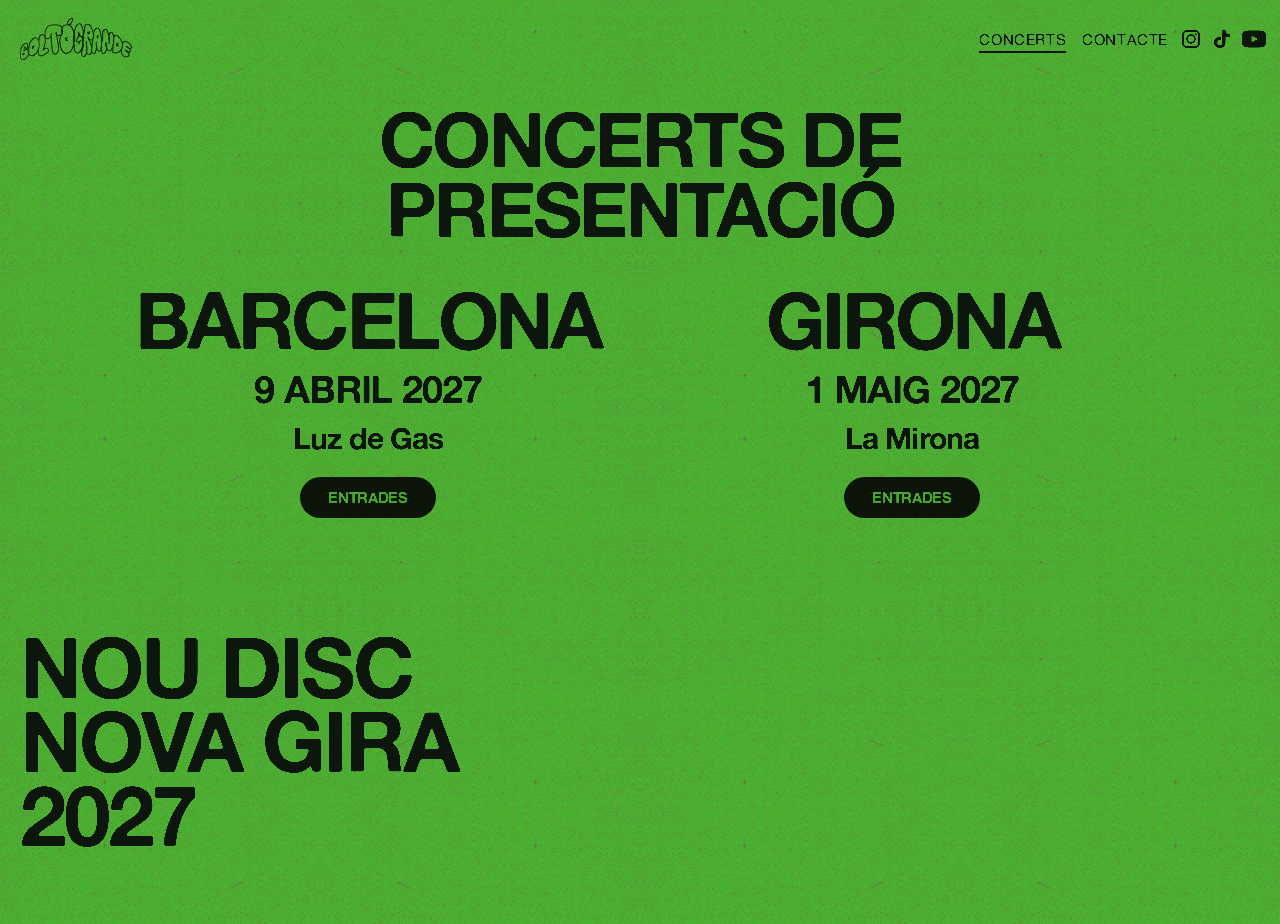
==== concerts.html @ 84eb851c "Pestanya Concerts (visible a partir de dv. 27/11/2026 a les 8:00) Co-Authored-By: Claude Sonnet 5.5 " ====
<!doctype html>
<html lang="ca">
<head>
<meta charset="utf-8">
<meta name="viewport" content="width=device-width, initial-scale=1, viewport-fit=cover">
<meta name="description" content="Concerts de BOLTÓGRANDE. Nova gira 2027.">
<link rel="icon" href="favicon.ico" sizes="48x48">
<link rel="icon" type="image/png" sizes="32x32" href="assets/favicon-32.png">
<link rel="icon" type="image/png" sizes="192x192" href="assets/icon-192.png">
<link rel="apple-touch-icon" href="assets/apple-touch-icon.png">
<meta property="og:type" content="website">
<meta property="og:site_name" content="BOLTÓGRANDE">
<meta property="og:title" content="BOLTÓGRANDE · CONCERTS DE PRESENTACIÓ">
<meta property="og:description" content="Concerts de BOLTÓGRANDE. Nova gira 2027.">
<meta property="og:url" content="https://boltogrande.com/concerts.html">
<meta property="og:image" content="https://boltogrande.com/assets/og-image.jpg">
<meta property="og:image:width" content="1200">
<meta property="og:image:height" content="1200">
<meta name="twitter:card" content="summary_large_image">
<meta name="twitter:image" content="https://boltogrande.com/assets/og-image.jpg">
<title>BOLTÓGRANDE · CONCERTS DE PRESENTACIÓ</title>
<script>document.documentElement.classList.add("js")</script>
<script src="gate.js"></script>
<link rel="stylesheet" href="style.css">
</head>
<body class="gated">
<svg width="0" height="0" style="position:absolute" aria-hidden="true"><filter id="ink"><feTurbulence type="fractalNoise" baseFrequency="0.9" numOctaves="2" seed="4"/><feDisplacementMap in="SourceGraphic" scale="2.6"/></filter><filter id="ink-m" x="-3%" y="-6%" width="106%" height="112%"><feTurbulence type="fractalNoise" baseFrequency="0.5" numOctaves="1" seed="4" result="n"/><feDisplacementMap in="SourceGraphic" in2="n" scale="1.1" result="d"/><feGaussianBlur in="d" stdDeviation="0.45" result="b"/><feComponentTransfer in="b"><feFuncA type="linear" slope="5" intercept="-2"/></feComponentTransfer></filter><filter id="ink-s" x="-3%" y="-8%" width="106%" height="116%"><feTurbulence type="fractalNoise" baseFrequency="0.5" numOctaves="1" seed="7" result="n"/><feDisplacementMap in="SourceGraphic" in2="n" scale="0.55" result="d"/><feGaussianBlur in="d" stdDeviation="0.3" result="b"/><feComponentTransfer in="b"><feFuncA type="linear" slope="4" intercept="-1.5"/></feComponentTransfer></filter><filter id="ink-l" x="-3%" y="-4%" width="106%" height="108%"><feTurbulence type="fractalNoise" baseFrequency="0.7" numOctaves="1" seed="5" result="n"/><feDisplacementMap in="SourceGraphic" in2="n" scale="1.6" result="d"/><feGaussianBlur in="d" stdDeviation="0.5" result="b"/><feComponentTransfer in="b"><feFuncA type="linear" slope="6" intercept="-2.5"/></feComponentTransfer></filter></svg>
<header class="site-header" id="site-header">
  <a class="home" href="/" aria-label="BOLTÓGRANDE, inici"><img src="assets/logo-boltogrande.webp" alt="BOLTÓGRANDE"></a>
  <div class="header-right">
    <nav id="menu" aria-label="Navegació principal">
      <a href="concerts.html" data-gate aria-current="page">Concerts</a>
      <a href="contacte.html">Contacte</a>
    </nav>
    <span class="social">
      <a href="https://www.instagram.com/guillembolto" target="_blank" rel="noopener" aria-label="Instagram @guillembolto"><svg viewBox="0 0 24 24" width="22" height="22" fill="none" stroke="currentColor" stroke-width="2" stroke-linecap="round" stroke-linejoin="round" aria-hidden="true"><rect x="3" y="3" width="18" height="18" rx="5"/><circle cx="12" cy="12" r="4.2"/><circle cx="17.3" cy="6.7" r="1" fill="currentColor" stroke="none"/></svg></a>
      <a href="https://www.tiktok.com/@boltogrande" target="_blank" rel="noopener" aria-label="TikTok @boltogrande"><svg viewBox="-2.4 -2.4 28.8 28.8" width="22" height="22" fill="currentColor" aria-hidden="true"><path d="M12.525.02c1.31-.02 2.61-.01 3.91-.02.08 1.53.63 3.09 1.75 4.17 1.12 1.11 2.7 1.62 4.24 1.79v4.03c-1.44-.05-2.89-.35-4.2-.97-.57-.26-1.1-.59-1.62-.93-.01 2.92.01 5.84-.02 8.75-.08 1.4-.54 2.79-1.35 3.94-1.31 1.92-3.58 3.17-5.91 3.21-1.43.08-2.86-.31-4.08-1.03-2.02-1.19-3.44-3.37-3.65-5.71-.02-.5-.03-1-.01-1.49.18-1.9 1.12-3.72 2.58-4.96 1.66-1.44 3.98-2.13 6.15-1.72.02 1.48-.04 2.96-.04 4.44-.99-.32-2.15-.23-3.02.37-.63.41-1.11 1.04-1.36 1.75-.21.51-.15 1.07-.14 1.61.24 1.64 1.82 3.02 3.5 2.87 1.12-.01 2.19-.66 2.77-1.61.19-.33.4-.67.41-1.06.1-1.79.06-3.57.07-5.36.01-4.03-.01-8.05.02-12.07z"/></svg></a>
      <a href="https://www.youtube.com/@BOLT%C3%93GRANDE" target="_blank" rel="noopener" aria-label="YouTube BOLTÓGRANDE"><svg viewBox="0 0 24 24" width="24" height="24" fill="currentColor" fill-rule="evenodd" aria-hidden="true"><path d="M23.498 6.186a3.016 3.016 0 0 0-2.122-2.136C19.505 3.545 12 3.545 12 3.545s-7.505 0-9.377.505A3.017 3.017 0 0 0 .502 6.186C0 8.07 0 12 0 12s0 3.93.502 5.814a3.016 3.016 0 0 0 2.122 2.136c1.871.505 9.376.505 9.376.505s7.505 0 9.377-.505a3.015 3.015 0 0 0 2.122-2.136C24 15.93 24 12 24 12s0-3.93-.502-5.814zM9.545 15.568V8.432L15.818 12l-6.273 3.568z"/></svg></a>
    </span>
    <button class="menu-toggle" id="menu-toggle" type="button" aria-label="Obre el menú" aria-expanded="false" aria-controls="menu">
      <svg viewBox="0 0 24 24" width="24" height="24" fill="none" stroke="currentColor" stroke-width="2" stroke-linecap="round" aria-hidden="true"><path class="l1" d="M4 7h16"/><path class="l2" d="M4 12h16"/><path class="l3" d="M4 17h16"/></svg>
    </button>
  </div>
</header>
<main>
  <h1 class="page-title wide ink">Concerts de presentació</h1>
  <div class="shows">
    <article class="show">
      <h2 class="city ink">Barcelona</h2>
      <p class="date ink-m"><time datetime="2027-04-09">9 abril 2027</time></p>
      <p class="venue ink-m">Luz de Gas</p>
      <a class="presave" href="https://tickets.oneboxtds.com/guitarbcn/select/2946283?hl=es-ES" target="_blank" rel="noopener"><span>Entrades</span></a>
    </article>
    <article class="show">
      <h2 class="city ink">Girona</h2>
      <p class="date ink-m"><time datetime="2027-05-01">1 maig 2027</time></p>
      <p class="venue ink-m">La Mirona</p>
      <a class="presave" href="https://strenes.koobin.com/boltogrande2027?idioma=CA" target="_blank" rel="noopener"><span>Entrades</span></a>
    </article>
  </div>
  <p class="announce ink">NOU DISC<br>NOVA GIRA<br>2027</p>
</main>
<div id="flor" aria-hidden="true">🌸</div>
<script src="menu.js"></script>
<script src="flor.js"></script>
</body>
</html>
---- style.css ----
@font-face { font-family: "Alte Haas Grotesk"; src: url("assets/AlteHaasGrotesk-Bold.woff2") format("woff2"); font-weight: 700; font-style: normal; font-display: block; }
@font-face { font-family: "Alte Haas Grotesk"; src: url("assets/AlteHaasGrotesk-Regular.woff") format("woff"); font-weight: 400; font-style: normal; font-display: block; }
/* Layout: cartell vertical centrat sobre paper verd; títol, logo, dades del single, il·lustració, compte enrere i botó. Un sol look (sense mode fosc). */
:root {
  --green: #4cb22f;
  --ink: #0d1409;
  --bg: #f6f5f0;
  --fg: #0d1409;
  --btn-bg: #44a828;
  --btn-fg: #0d1409;
  --btn-hbg: #0d1409;
  --btn-hfg: #44a828;
  --display: "Alte Haas Grotesk", "Helvetica Neue", Helvetica, Arial, sans-serif;
  --text: "Alte Haas Grotesk", "Helvetica Neue", Helvetica, Arial, sans-serif;
  color-scheme: light;
}
html, body { min-height: 100%; }
body { margin: 0; }
img { max-width: 100%; }
[hidden] { display: none !important; }
body {
  background: var(--bg) url("assets/paper.jpg") 0 0 / 450px 300px repeat;
  color: var(--fg);
  font-family: var(--text);
  font-size: 15px;
  overflow-x: hidden;
}
main {
  max-width: 720px;
  margin: 0 auto;
  padding-left: max(16px, env(safe-area-inset-left, 0px));
  padding-right: max(16px, env(safe-area-inset-right, 0px));
  padding-block: 104px 72px;
  display: flex;
  flex-direction: column;
  align-items: center;
  gap: 44px;
  text-align: center;
}
main img { display: block; height: auto; max-width: 100%; }
.title { margin: 0; font-family: var(--display); font-weight: 700; font-size: clamp(38px, 9vw, 64px); line-height: .9; letter-spacing: -.035em; }
.logo { width: min(100%, 640px); }
.release { display: flex; flex-direction: column; align-items: center; gap: 6px; }
.release p { margin: 0; font-family: var(--display); font-weight: 700; font-size: clamp(20px, 4.4vw, 28px); line-height: 1; letter-spacing: -.025em; text-transform: uppercase; }
.ink { filter: url(#ink-l); }
.ink-m { filter: url(#ink-m); }
.ink-s { filter: url(#ink-s); }
h1 {
  font-family: var(--display); font-weight: 700; margin: 6px 0 0;
  font-size: clamp(48px, 12vw, 100px); line-height: .88; letter-spacing: -.035em;
  text-wrap: balance;
}
.ill { width: min(40%, 150px); }
@media (max-width: 600px) {
  main { gap: 28px; padding-block: 84px 48px; }
  .ill { width: 104px; }
}

.countdown { display: flex; align-items: flex-start; justify-content: center; gap: clamp(6px, 2vw, 14px); }
.countdown { background: #44a828; color: #fff; border-radius: 22px; padding: clamp(16px, 3.5vw, 28px) clamp(16px, 4.5vw, 40px) clamp(14px, 3vw, 22px); max-width: 100%; box-sizing: border-box; }
.countdown .sep, .countdown .lbl { color: var(--ink); }
.unit { display: flex; flex-direction: column; align-items: center; gap: 4px; min-width: 0; }
.num {
  font-family: var(--display); font-weight: 700; font-size: clamp(48px, 13vw, 96px); line-height: .88;
  letter-spacing: -.03em; font-variant-numeric: tabular-nums;
}
.sep { font-family: var(--display); font-weight: 700; font-size: clamp(36px, 10vw, 72px); line-height: .95; }
.lbl { font-size: 13px; font-weight: 700; letter-spacing: -.02em; text-transform: uppercase; }
.out-now { font-family: var(--display); font-weight: 700; font-size: clamp(36px, 9vw, 64px); letter-spacing: -.03em; }

.presave {
  display: inline-block;
  font-family: var(--display); font-weight: 700; font-size: clamp(19px, 4.4vw, 23px); letter-spacing: -.02em; text-transform: uppercase;
  text-decoration: none;
  background: var(--btn-bg); color: var(--btn-fg);
  border: 0; border-radius: 999px;
  padding: 16px 44px;
  transition: background-color .2s ease, color .2s ease, box-shadow .2s ease;
}
.presave:hover { background: var(--btn-hbg); color: var(--btn-hfg); box-shadow: inset 0 0 0 3px var(--btn-hfg); }
.presave span { display: inline-block; filter: url(#ink-m); }
.presave:focus-visible { outline: 3px solid var(--fg); outline-offset: 5px; }

footer { font-size: 14px; font-weight: 700; letter-spacing: -.03em; display: flex; flex-direction: column; align-items: center; gap: 6px; margin-top: 8px; }
.announce { align-self: flex-start; text-align: left; margin: 8px 0 0; font-family: var(--display); font-weight: 700; font-size: clamp(44px, 11vw, 84px); line-height: .88; letter-spacing: -.035em; }
/* A pantalla ampla el bloc va a la vora esquerra de la pàgina, alineat amb el logo */
@media (min-width: 740px) { .announce { position: relative; left: calc(max(20px, env(safe-area-inset-left, 0px)) - (100vw - 100%) / 2); } }
footer a { color: var(--fg); }

#flor, .petal { position: fixed; left: 0; top: 0; pointer-events: none; z-index: 100; font-size: 34px; line-height: 1; user-select: none; will-change: transform; }
#flor { display: none; }
.petal { font-size: 22px; }
@media (pointer: fine) {
  html.flor-on, html.flor-on * { cursor: none !important; }
  html.flor-on #flor { display: block; }
}

.pop { position: fixed; inset: 0; z-index: 50; display: grid; place-items: center;
  padding: max(16px, env(safe-area-inset-top, 0px)) max(16px, env(safe-area-inset-right, 0px)) max(16px, env(safe-area-inset-bottom, 0px)) max(16px, env(safe-area-inset-left, 0px));
  background: rgba(13, 20, 9, .55); backdrop-filter: blur(3px); -webkit-backdrop-filter: blur(3px); animation: fadein .25s ease; }
.pop[hidden] { display: none !important; }
.pop-card { position: relative; width: min(calc(100vw - 32px), 520px); box-sizing: border-box; background: #4cb22f url("assets/paper-green.jpg") 0 0 / 450px 300px repeat;
  border-radius: 26px; padding: 44px clamp(18px, 5vw, 40px) 32px; display: flex; flex-direction: column; align-items: center; gap: 18px; text-align: center;
  box-shadow: 0 24px 60px rgba(13,20,9,.35); animation: popin .35s cubic-bezier(.2,1.3,.4,1); }
.pop-card h2 { margin: 0; font-family: var(--display); font-weight: 700; font-size: clamp(42px, 11vw, 72px); line-height: .88; letter-spacing: -.035em; }
.pop-sub { margin: -8px 0 4px; font-family: var(--display); font-weight: 700; font-size: clamp(18px, 4.4vw, 24px); letter-spacing: -.02em; text-transform: uppercase; }
.pop-card .countdown { width: 100%; }
.pop-card .num, .pop-card .sep { filter: url(#ink-l); }
.pop-card .num { font-size: clamp(36px, 10vw, 64px); }
.pop-card .sep { font-size: clamp(30px, 8vw, 52px); }
.pop-card .presave { margin-top: 6px; }
.pop-card .countdown { background: var(--ink); color: #fff; }
.pop-card .countdown .sep, .pop-card .countdown .lbl { color: #6fd84a; }
.pop-card .presave { background: var(--ink); color: #6fd84a; }
.pop-card .presave:hover { background: transparent; color: var(--ink); box-shadow: inset 0 0 0 3px var(--ink); }
.pop-x { position: absolute; top: 10px; right: 14px; width: 40px; height: 40px; padding: 0; border: 0; background: transparent; color: var(--fg);
  display: grid; place-items: center; cursor: pointer; border-radius: 50%; }
.pop-x svg { display: block; }
.pop-x:hover { background: rgba(13,20,9,.12); }
.pop-x:focus-visible { outline: 3px solid var(--fg); outline-offset: 2px; }
@keyframes fadein { from { opacity: 0; } }
@keyframes popin { from { opacity: 0; transform: translateY(16px) scale(.96); } }
@media (prefers-reduced-motion: reduce) { .pop, .pop-card { animation: none; } }

/* Capçalera: transparent, només es veuen el logo i les paraules */
.site-header { position: absolute; top: 0; left: 0; right: 0; z-index: 10; display: flex; align-items: center; justify-content: space-between; gap: 16px;
  padding: 18px max(14px, env(safe-area-inset-right, 0px)) 0 max(20px, env(safe-area-inset-left, 0px)); background: none; }
.site-header .home { display: block; line-height: 0; }
.site-header .home img { width: 112px; height: auto; display: block; }
.site-header nav { display: flex; align-items: center; gap: 16px; }
.site-header nav a { font-family: var(--display); font-weight: 400; font-size: 15px; letter-spacing: .04em; text-transform: uppercase; text-decoration: none; color: var(--fg); padding: 6px 0; filter: url(#ink-s); }
.site-header nav a:hover, .site-header nav a[aria-current="page"] { text-decoration: underline; text-decoration-thickness: 2px; text-underline-offset: 6px; }
.site-header a:focus-visible { outline: 3px solid var(--fg); outline-offset: 4px; }
@media (max-width: 600px) { .site-header { padding-top: 14px; } .site-header .home img { width: 92px; } .site-header nav a { font-size: 13px; } }

/* Pàgines interiors (Concerts, Contacte) */
.page-title { margin: 0; font-family: var(--display); font-weight: 700; font-size: clamp(44px, 11vw, 84px); line-height: .88; letter-spacing: -.035em; text-transform: uppercase; }
.contact-list { display: flex; flex-direction: column; gap: 28px; align-items: center; margin: 0; padding: 0; list-style: none; }
.contact-list li { display: flex; flex-direction: column; gap: 4px; }
.contact-list .k { font-size: 13px; font-weight: 700; letter-spacing: .04em; text-transform: uppercase; }
.contact-list a { font-family: var(--display); font-weight: 700; font-size: clamp(22px, 5.4vw, 34px); letter-spacing: -.03em; color: var(--fg); overflow-wrap: anywhere; }
.soon { margin: 0; font-family: var(--display); font-weight: 700; font-size: clamp(22px, 5.4vw, 34px); letter-spacing: -.03em; }

/* Títol FLOR AL CUL (grafisme) */
.floral { margin: 0; width: min(100%, 680px); line-height: 0; }
.floral img { width: 100%; height: auto; display: block; }

/* Xarxes a la capçalera: icones petites en negre */
.site-header .social { display: flex; align-items: center; gap: 9px; margin-left: -4px; }
.site-header .social a { display: block; line-height: 0; color: var(--fg); padding: 6px 0; filter: url(#ink-s); }
.site-header .social a:hover { opacity: .6; }
@media (max-width: 600px) { .site-header nav { gap: 8px; } .site-header .social { gap: 4px; margin-left: -2px; } .site-header .home { padding: 10px 12px 10px 0; } .site-header .home img { width: 72px; } .site-header nav > a { font-size: 12px; padding: 14px 4px; } .site-header .social a { padding: 13px 6px; } .site-header .social svg { width: 17px; height: 17px; } }

/* Títol més gran a escriptori (la columna de la pàgina és estreta, el títol pot sortir-ne) */
@media (min-width: 900px) { .floral { width: min(92vw, 1040px); } }

/* Capçalera: bloc de la dreta (menú + xarxes + botó del menú) */
.header-right { display: flex; align-items: center; gap: 12px; }
.site-header .social { margin-left: 0; }
.menu-toggle { display: none; }

@media (max-width: 600px) {
  .site-header .social { margin-left: 0; }
  .header-right { gap: 2px; }
  /* Sense JavaScript els enllaços es queden en fila, com a escriptori */
  .js .menu-toggle { display: flex; align-items: center; justify-content: center; width: 44px; height: 44px; margin-right: -6px; padding: 0; border: 0; background: none; color: var(--fg); cursor: pointer; border-radius: 50%; }
  .js .menu-toggle:focus-visible { outline: 3px solid var(--fg); outline-offset: 2px; }
  .menu-toggle path { transform-origin: 12px 12px; transition: transform .2s ease, opacity .15s ease; }
  .site-header.open .menu-toggle .l1 { transform: translateY(5px) rotate(45deg); }
  .site-header.open .menu-toggle .l2 { opacity: 0; }
  .site-header.open .menu-toggle .l3 { transform: translateY(-5px) rotate(-45deg); }
  /* Panell desplegable amb el paper de la web */
  .js .site-header nav { display: none; position: absolute; top: 100%; left: 0; right: 0; flex-direction: column; align-items: stretch; gap: 0; padding: 6px 0 14px;
    background: var(--bg) url("assets/paper.jpg") 0 0 / 450px 300px repeat; box-shadow: 0 16px 30px rgba(13,20,9,.14); animation: fadein .18s ease; }
  .js .site-header.open nav { display: flex; }
  .js .site-header nav > a { font-size: 24px; padding: 16px 20px; text-align: center; filter: none; }
}
@media (prefers-reduced-motion: reduce) { .menu-toggle path { transition: none; } .js .site-header nav { animation: none; } }

/* Pop-up: títol FLOR AL CUL en blanc, 4 fotogrames amb el traç una mica diferent en bucle */
.pop-card h2.boil { position: relative; width: 100%; margin: 0; line-height: 0; aspect-ratio: 1040 / 241; }
.boil img { position: absolute; inset: 0; width: 100%; height: 100%; display: block; opacity: 0; animation: boil .6s steps(1, end) infinite; }
.boil img:nth-child(1) { animation-delay: 0s; }
.boil img:nth-child(2) { animation-delay: -.45s; }
.boil img:nth-child(3) { animation-delay: -.3s; }
.boil img:nth-child(4) { animation-delay: -.15s; }
@keyframes boil { 0% { opacity: 1; } 25% { opacity: 0; } 100% { opacity: 0; } }
@media (prefers-reduced-motion: reduce) { .boil img { animation: none; } .boil img:nth-child(1) { opacity: 1; } }

/* Introducció: vídeo del cartell (tinta sobre fons verd amb textura); en encongir-se el fons es dissol i apareix la pàgina */
#intro-bg, #intro-video { display: none; position: fixed; pointer-events: none; }
html.anim #intro-bg { display: block; inset: 0; z-index: 30; background: #4dab33 url("assets/paper-green-gira.jpg") 0 0 / 640px 407px repeat; transition: opacity .55s ease; }
html.anim #intro-bg.fade { opacity: 0; }
html.anim #intro-video { --H: min(170vh, 177.9vw); display: block; z-index: 31; left: 50%; top: calc(50% - .58 * var(--H)); height: var(--H); width: calc(var(--H) * 480 / 854); transform: translateX(-50%);
  mix-blend-mode: multiply; opacity: 0; }
html.anim #intro-video.on { opacity: 1; }
html.anim #intro-video.off { opacity: 0; transition: opacity .2s ease; }
html.intro, html.intro body { overflow: hidden; }
html.intro main, html.intro .site-header .home, html.intro .header-right { visibility: hidden; }
html.anim.ego-wait .ill-img, html.ego-on .ill-img { visibility: hidden; }
.ill { position: relative; }
.ill-img { width: 100%; }
.ego { display: none; position: absolute; inset: 0; background: url("assets/ego-loop.webp") 0 0 / 600% 600% no-repeat; pointer-events: none; }
@keyframes reveal { from { opacity: 0; transform: translateY(14px); } }
html.reveal main { animation: reveal .8s cubic-bezier(.2, .7, .2, 1) both; }
html.reveal .header-right { animation: reveal .7s ease both; }
@media (prefers-reduced-motion: reduce) { html.reveal main, html.reveal .header-right { animation: none; } }

/* Pestanya Concerts: només visible a partir de la data de gate.js */
[data-gate] { display: none; }
html.gate-open [data-gate] { display: revert; }
html:not(.gate-open) body.gated main { display: none; }
.sr-only { position: absolute; width: 1px; height: 1px; overflow: hidden; clip: rect(0 0 0 0); white-space: nowrap; }

/* Tota la pàgina en verd amb la textura de paper, logo i textos en negre */
body.gated { background: #4cb22f url("assets/paper-green-gira.jpg") 0 0 / 640px 407px repeat; }
body.gated .site-header .home img { filter: brightness(0); }
body.gated main { max-width: 1040px; gap: 40px; }
body.gated .site-header.open .header-right nav, body.gated .site-header.open nav { background: #4cb22f url("assets/paper-green-gira.jpg") 0 0 / 640px 407px repeat; }
body.gated .announce { margin-top: 72px; }
.page-title.wide { font-size: clamp(34px, 9.5vw, 76px); line-height: .92; }

.shows { display: grid; grid-template-columns: minmax(0, 1fr); gap: 56px; width: 100%; }
.show { display: flex; flex-direction: column; align-items: center; gap: 6px; min-width: 0; }
.show .city, .show .date, .show .venue { margin: 0; font-family: var(--display); font-weight: 700; color: var(--ink); }
.show .city { font-size: clamp(44px, 13.5vw, 96px); line-height: .9; letter-spacing: -.045em; text-transform: uppercase; }
.show .date { font-size: clamp(22px, 6vw, 38px); letter-spacing: -.03em; text-transform: uppercase; margin-top: 4px; }
.show .venue { font-size: clamp(20px, 5.2vw, 30px); letter-spacing: -.03em; }
.show .presave { margin-top: 14px; font-size: 15px; padding: 11px 28px; background: var(--ink); color: #44a828; }
.show .presave span { filter: url(#ink-s); }
/* En seleccionar-lo, el botó es fon amb el fons verd texturat i només queda una circumferència negra fina */
.show .presave:hover, .show .presave:focus-visible { background: transparent; color: #fff; box-shadow: inset 0 0 0 2px var(--ink); }
@media (min-width: 800px) { .shows { grid-template-columns: repeat(2, minmax(0, 1fr)); gap: 48px; align-items: start; } .show .city { font-size: clamp(44px, 6.2vw, 84px); } }

/* Contacte: fons negre, lletres verdes amb la textura del cartell. Soroll igualat: gran = ink, mitjà = ink-m, petit = ink-s */
body.contact { --fg: #4cb22f; background: #0d1409; }
body.contact .contact-list { filter: none; }
body.contact .page-title, body.contact .contact-list .k, body.contact .contact-list a {
  color: transparent; -webkit-text-fill-color: transparent;
  background: #4cb22f url("assets/paper-green-gira.jpg") 0 0 / 640px 407px repeat; -webkit-background-clip: text; background-clip: text; }
body.contact .contact-list .k { filter: url(#ink-s); }
body.contact .contact-list a { filter: url(#ink-m); }
body.contact .site-header.open nav { background: #0d1409; box-shadow: 0 16px 30px rgba(0,0,0,.35); }
/* Logo opac (a l'original té 78% d'opacitat i sobre negre quedava fosc) */
body.contact .site-header .home { background: #4cb22f url("assets/paper-green-gira.jpg") 0 0 / 640px 407px repeat;
  -webkit-mask: url("assets/logo-boltogrande.webp") center / contain no-repeat, url("assets/logo-boltogrande.webp") center / contain no-repeat;
          mask: url("assets/logo-boltogrande.webp") center / contain no-repeat, url("assets/logo-boltogrande.webp") center / contain no-repeat; }
body.contact .site-header .home { background-origin: content-box; background-clip: content-box; -webkit-mask-origin: content-box; mask-origin: content-box; -webkit-mask-clip: content-box; mask-clip: content-box; }
body.contact .site-header .home img { opacity: 0; }
.contact-list .social-row { flex-direction: row; justify-content: center; gap: 22px; margin-top: 4px; }
body.contact .contact-list .social-row a { color: #4cb22f; -webkit-text-fill-color: currentColor; background: none; filter: url(#ink-m); }
.contact-list .social-row a { display: block; line-height: 0; padding: 6px; color: var(--fg); filter: url(#ink-m); }
.contact-list .social-row a:hover { opacity: .6; }
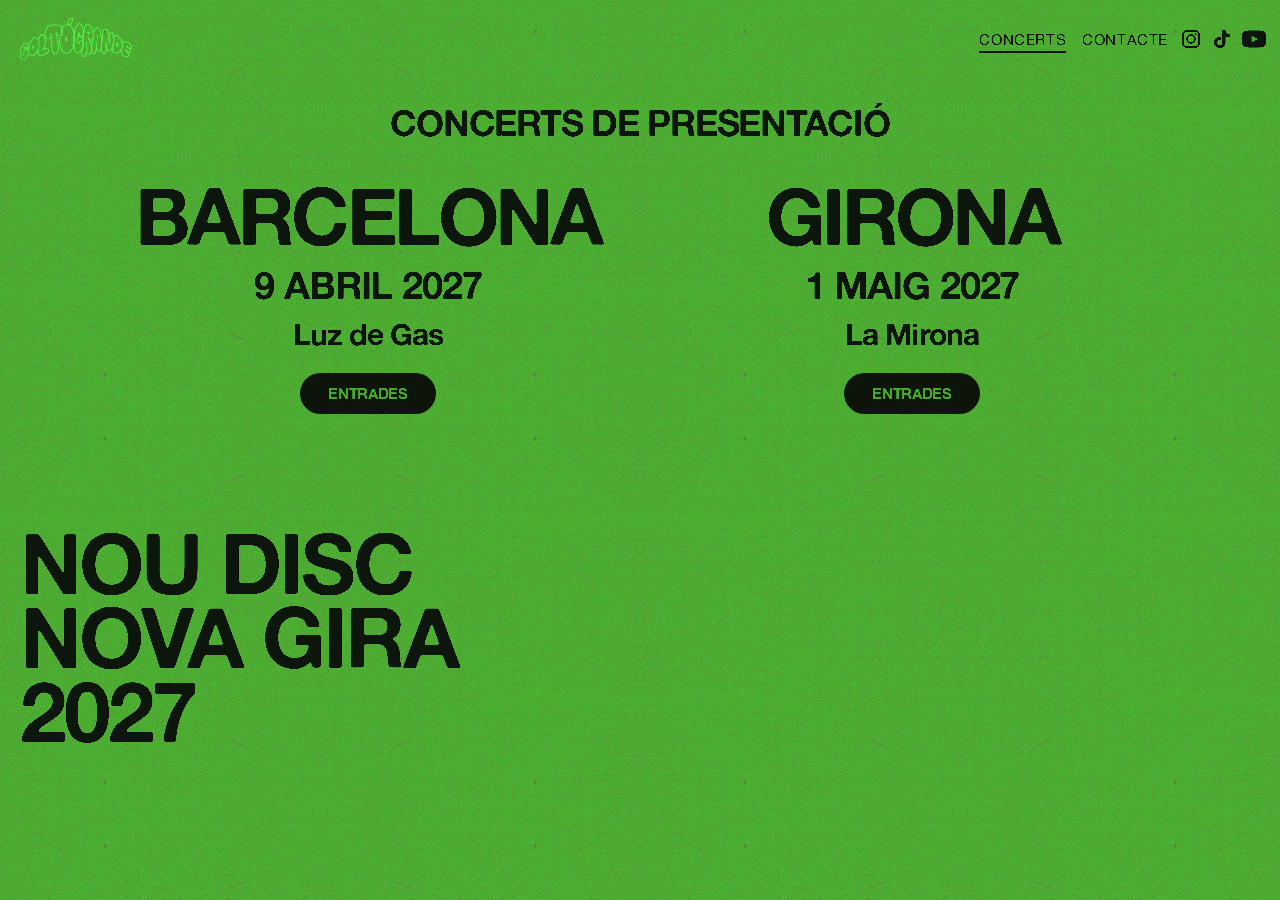
==== commit cfd25b45: "Inici: bloc Concerts de presentació sobre el videoclip (obre a les 10h), logo verd a Concerts Co-Aut" ====
--- a/concerts.html
+++ b/concerts.html
@@ -24,7 +24,8 @@
 <link rel="stylesheet" href="style.css">
 </head>
 <body class="gated">
-<svg width="0" height="0" style="position:absolute" aria-hidden="true"><filter id="ink"><feTurbulence type="fractalNoise" baseFrequency="0.9" numOctaves="2" seed="4"/><feDisplacementMap in="SourceGraphic" scale="2.6"/></filter><filter id="ink-m" x="-3%" y="-6%" width="106%" height="112%"><feTurbulence type="fractalNoise" baseFrequency="0.5" numOctaves="1" seed="4" result="n"/><feDisplacementMap in="SourceGraphic" in2="n" scale="1.1" result="d"/><feGaussianBlur in="d" stdDeviation="0.45" result="b"/><feComponentTransfer in="b"><feFuncA type="linear" slope="5" intercept="-2"/></feComponentTransfer></filter><filter id="ink-s" x="-3%" y="-8%" width="106%" height="116%"><feTurbulence type="fractalNoise" baseFrequency="0.5" numOctaves="1" seed="7" result="n"/><feDisplacementMap in="SourceGraphic" in2="n" scale="0.55" result="d"/><feGaussianBlur in="d" stdDeviation="0.3" result="b"/><feComponentTransfer in="b"><feFuncA type="linear" slope="4" intercept="-1.5"/></feComponentTransfer></filter><filter id="ink-l" x="-3%" y="-4%" width="106%" height="108%"><feTurbulence type="fractalNoise" baseFrequency="0.7" numOctaves="1" seed="5" result="n"/><feDisplacementMap in="SourceGraphic" in2="n" scale="1.6" result="d"/><feGaussianBlur in="d" stdDeviation="0.5" result="b"/><feComponentTransfer in="b"><feFuncA type="linear" slope="6" intercept="-2.5"/></feComponentTransfer></filter></svg>
+<svg width="0" height="0" style="position:absolute" aria-hidden="true"><filter id="logo-neon" color-interpolation-filters="sRGB"><feColorMatrix type="matrix" values="0 0 0 0 0.329  0 0 0 0 1  0 0 0 0 0.278  0 0 0 1 0"/></filter>
+  <filter id="ink"><feTurbulence type="fractalNoise" baseFrequency="0.9" numOctaves="2" seed="4"/><feDisplacementMap in="SourceGraphic" scale="2.6"/></filter><filter id="ink-m" x="-3%" y="-6%" width="106%" height="112%"><feTurbulence type="fractalNoise" baseFrequency="0.5" numOctaves="1" seed="4" result="n"/><feDisplacementMap in="SourceGraphic" in2="n" scale="1.1" result="d"/><feGaussianBlur in="d" stdDeviation="0.45" result="b"/><feComponentTransfer in="b"><feFuncA type="linear" slope="5" intercept="-2"/></feComponentTransfer></filter><filter id="ink-s" x="-3%" y="-8%" width="106%" height="116%"><feTurbulence type="fractalNoise" baseFrequency="0.5" numOctaves="1" seed="7" result="n"/><feDisplacementMap in="SourceGraphic" in2="n" scale="0.55" result="d"/><feGaussianBlur in="d" stdDeviation="0.3" result="b"/><feComponentTransfer in="b"><feFuncA type="linear" slope="4" intercept="-1.5"/></feComponentTransfer></filter><filter id="ink-l" x="-3%" y="-4%" width="106%" height="108%"><feTurbulence type="fractalNoise" baseFrequency="0.7" numOctaves="1" seed="5" result="n"/><feDisplacementMap in="SourceGraphic" in2="n" scale="1.6" result="d"/><feGaussianBlur in="d" stdDeviation="0.5" result="b"/><feComponentTransfer in="b"><feFuncA type="linear" slope="6" intercept="-2.5"/></feComponentTransfer></filter></svg>
 <header class="site-header" id="site-header">
   <a class="home" href="/" aria-label="BOLTÓGRANDE, inici"><img src="assets/logo-boltogrande.webp" alt="BOLTÓGRANDE"></a>
   <div class="header-right">
--- a/style.css
+++ b/style.css
@@ -72,7 +72,7 @@
   display: inline-block;
   font-family: var(--display); font-weight: 700; font-size: clamp(19px, 4.4vw, 23px); letter-spacing: -.02em; text-transform: uppercase;
   text-decoration: none;
-  background: var(--btn-bg); color: var(--btn-fg);
+  background: var(--btn-bg) url("assets/paper-green-gira.jpg") 0 0 / 640px 407px repeat; color: var(--btn-fg);
   border: 0; border-radius: 999px;
   padding: 16px 44px;
   transition: background-color .2s ease, color .2s ease, box-shadow .2s ease;
@@ -214,11 +214,13 @@
 
 /* Tota la pàgina en verd amb la textura de paper, logo i textos en negre */
 body.gated { background: #4cb22f url("assets/paper-green-gira.jpg") 0 0 / 640px 407px repeat; }
-body.gated .site-header .home img { filter: brightness(0); }
+body.gated .site-header .home img { filter: url(#logo-neon); }
 body.gated main { max-width: 1040px; gap: 40px; }
 body.gated .site-header.open .header-right nav, body.gated .site-header.open nav { background: #4cb22f url("assets/paper-green-gira.jpg") 0 0 / 640px 407px repeat; }
 body.gated .announce { margin-top: 72px; }
 .page-title.wide { font-size: clamp(34px, 9.5vw, 76px); line-height: .92; }
+/* Concerts: títol en una sola línia i més petit */
+body.gated .page-title.wide { font-size: clamp(15px, 5vw, 36px); line-height: 1; white-space: nowrap; }
 
 .shows { display: grid; grid-template-columns: minmax(0, 1fr); gap: 56px; width: 100%; }
 .show { display: flex; flex-direction: column; align-items: center; gap: 6px; min-width: 0; }
@@ -251,3 +253,36 @@
 body.contact .contact-list .social-row a { color: #4cb22f; -webkit-text-fill-color: currentColor; background: none; filter: url(#ink-m); }
 .contact-list .social-row a { display: block; line-height: 0; padding: 6px; color: var(--fg); filter: url(#ink-m); }
 .contact-list .social-row a:hover { opacity: .6; }
+
+/* Pàgina de llançament: videoclip */
+.video { width: min(100%, 680px); aspect-ratio: 16 / 9; border-radius: 14px; overflow: hidden; background: var(--ink); }
+.video iframe { width: 100%; height: 100%; border: 0; display: block; }
+@media (min-width: 900px) { .video { width: min(92vw, 1040px, max(640px, calc((100svh - 190px) * 16 / 9))); } }
+/* Mòbil/tauleta: la miniatura obre el vídeo directament a l'app de YouTube (enllaç universal) */
+.video .yt-link { display: block; position: relative; width: 100%; height: 100%; }
+.video .yt-link img { width: 100%; height: 100%; object-fit: cover; display: block; }
+.video .yt-play { position: absolute; left: 50%; top: 50%; width: 68px; height: 68px; margin: -34px 0 0 -34px; border-radius: 50%; background: rgba(13,20,9,.82); }
+.video .yt-play::after { content: ""; position: absolute; left: 27px; top: 21px; border-style: solid; border-width: 13px 0 13px 22px; border-color: transparent transparent transparent #6fd84a; }
+
+/* Prova: pàgina d'inici amb el fons verd de paper (com Concerts), logo negre i botó negre amb lletres verdes */
+body.green { background: #4cb22f url("assets/paper-green-gira.jpg") 0 0 / 640px 407px repeat; }
+html:has(body.green) { background: #4cb22f; }
+body.green .site-header .home img { filter: url(#logo-neon); }
+body.green .site-header.open .header-right nav, body.green .site-header.open nav { background: #4cb22f url("assets/paper-green-gira.jpg") 0 0 / 640px 407px repeat; }
+body.green .presave { background: var(--ink); color: #44a828; }
+body.green .presave:hover, body.green .presave:focus-visible { outline: none; background: transparent; color: #54ff47; box-shadow: inset 0 0 0 2px var(--ink); }
+
+/* Inici: bloc de concerts a sobre del videoclip (visible a partir de l'hora d'obertura, via gate.js) */
+.conc-home { display: none; flex-direction: column; align-items: center; gap: 12px; width: 100%; margin: 0 0 26px; }
+html.gate-open .conc-home[data-gate] { display: flex; }
+.conc-home .conc-title { margin: 0; font-family: var(--display); font-weight: 700; font-size: clamp(15px, 5vw, 30px); line-height: 1; letter-spacing: -.035em; text-transform: uppercase; white-space: nowrap; color: var(--ink); }
+.conc-home .conc-row { display: grid; grid-template-columns: repeat(2, minmax(0, 1fr)); gap: 10px; width: 100%; }
+.conc-home .conc { display: flex; flex-direction: column; align-items: center; gap: 3px; min-width: 0; text-align: center; }
+.conc-home .city, .conc-home .date, .conc-home .venue { margin: 0; font-family: var(--display); font-weight: 700; color: var(--ink); }
+.conc-home .city { font-size: clamp(20px, 6.4vw, 48px); line-height: .9; letter-spacing: -.045em; text-transform: uppercase; }
+.conc-home .date { font-size: clamp(11px, 3.3vw, 22px); letter-spacing: -.03em; text-transform: uppercase; margin-top: 3px; }
+.conc-home .venue { font-size: clamp(11px, 3.2vw, 20px); letter-spacing: -.03em; }
+.conc-home .presave { margin-top: 6px; font-size: 14px; padding: 10px 26px; }
+.conc-home .presave span { filter: url(#ink-s); }
+.conc-home .tix-d { display: none; }
+@media (min-width: 800px) { .conc-home .conc-row { gap: 40px; } .conc-home .tix-d { display: inline-flex; } .conc-home .tix-m { display: none; } }
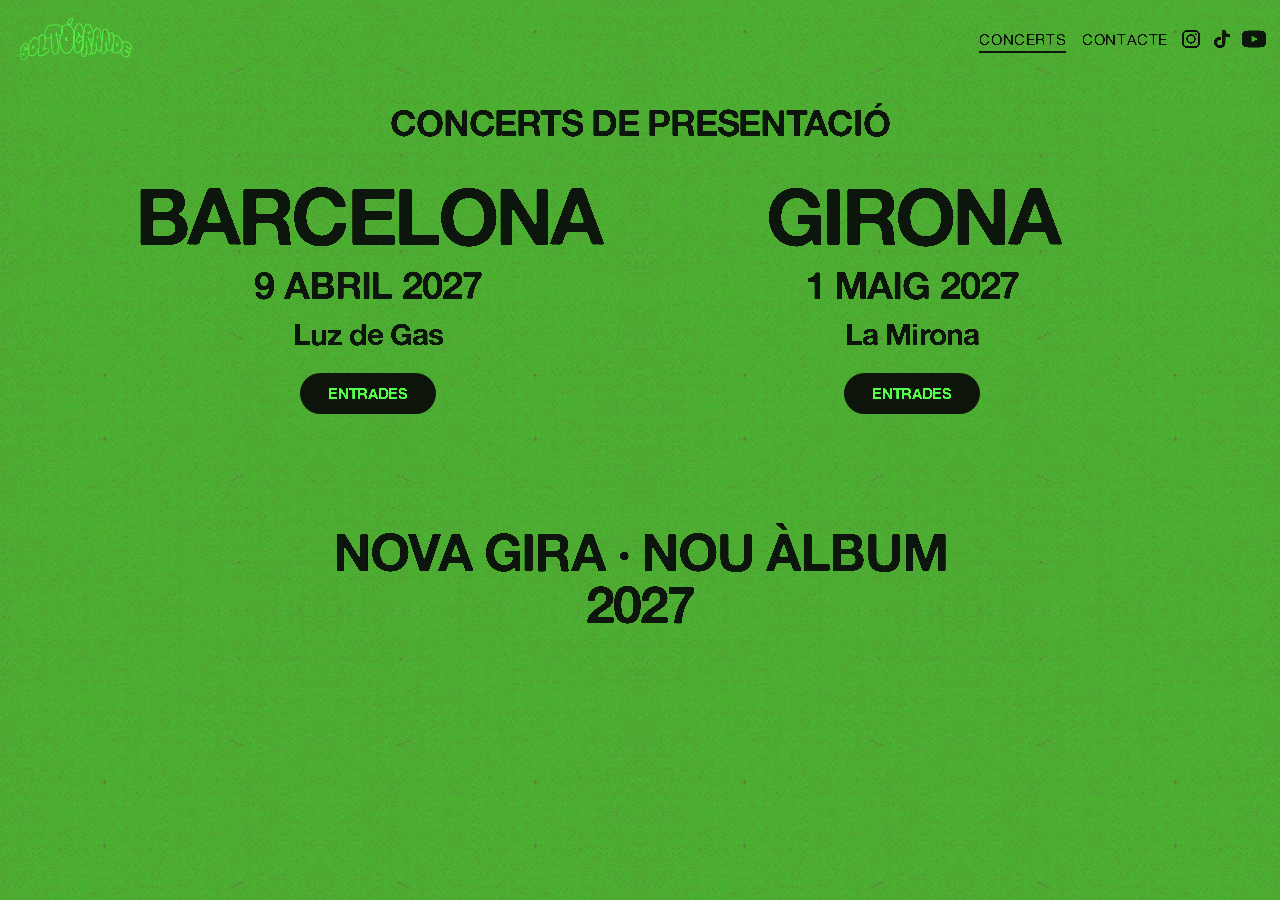
==== commit 1d1a83f7: "Anunci final: NOVA GIRA · NOU ÀLBUM / 2027 centrat Co-Authored-By: Claude Sonnet 5.5 <noreply@anthro" ====
--- a/concerts.html
+++ b/concerts.html
@@ -59,7 +59,7 @@
       <a class="presave" href="https://strenes.koobin.com/boltogrande2027?idioma=CA" target="_blank" rel="noopener"><span>Entrades</span></a>
     </article>
   </div>
-  <p class="announce ink">NOU DISC<br>NOVA GIRA<br>2027</p>
+  <p class="announce ink">NOVA GIRA · NOU ÀLBUM<br>2027</p>
 </main>
 <div id="flor" aria-hidden="true">🌸</div>
 <script src="menu.js"></script>
--- a/style.css
+++ b/style.css
@@ -286,3 +286,10 @@
 .conc-home .presave span { filter: url(#ink-s); }
 .conc-home .tix-d { display: none; }
 @media (min-width: 800px) { .conc-home .conc-row { gap: 40px; } .conc-home .tix-d { display: inline-flex; } .conc-home .tix-m { display: none; } }
+
+/* Lletres dels botons ENTRADES en el verd neó del logo */
+body .conc-home .presave, body .show .presave { color: #54ff47; }
+
+/* Anunci final: centrat, en dues línies */
+.announce, body.gated .announce { align-self: center; text-align: center; left: auto; position: static; font-size: clamp(18px, 5.6vw, 52px); line-height: 1; white-space: nowrap; }
+@media (min-width: 740px) { .announce, body.gated .announce { position: static; left: auto; } }
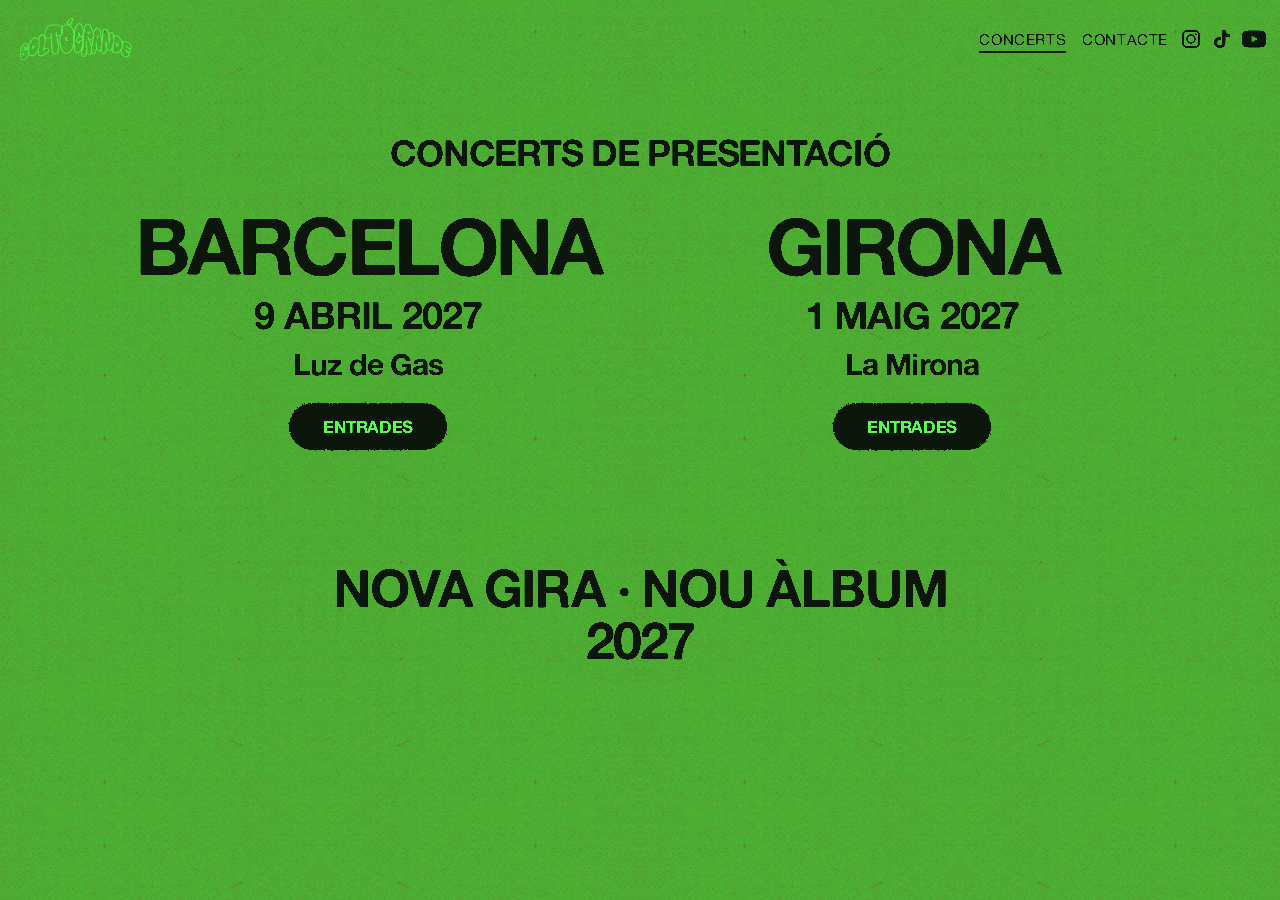
==== commit 55915288: "Botons amb efecte tinta a la forma (filtre ink-btn) Co-Authored-By: Claude Sonnet 5.5 <noreply@anthr" ====
--- a/concerts.html
+++ b/concerts.html
@@ -25,7 +25,7 @@
 </head>
 <body class="gated">
 <svg width="0" height="0" style="position:absolute" aria-hidden="true"><filter id="logo-neon" color-interpolation-filters="sRGB"><feColorMatrix type="matrix" values="0 0 0 0 0.329  0 0 0 0 1  0 0 0 0 0.278  0 0 0 1 0"/></filter>
-  <filter id="ink"><feTurbulence type="fractalNoise" baseFrequency="0.9" numOctaves="2" seed="4"/><feDisplacementMap in="SourceGraphic" scale="2.6"/></filter><filter id="ink-m" x="-3%" y="-6%" width="106%" height="112%"><feTurbulence type="fractalNoise" baseFrequency="0.5" numOctaves="1" seed="4" result="n"/><feDisplacementMap in="SourceGraphic" in2="n" scale="1.1" result="d"/><feGaussianBlur in="d" stdDeviation="0.45" result="b"/><feComponentTransfer in="b"><feFuncA type="linear" slope="5" intercept="-2"/></feComponentTransfer></filter><filter id="ink-s" x="-3%" y="-8%" width="106%" height="116%"><feTurbulence type="fractalNoise" baseFrequency="0.5" numOctaves="1" seed="7" result="n"/><feDisplacementMap in="SourceGraphic" in2="n" scale="0.55" result="d"/><feGaussianBlur in="d" stdDeviation="0.3" result="b"/><feComponentTransfer in="b"><feFuncA type="linear" slope="4" intercept="-1.5"/></feComponentTransfer></filter><filter id="ink-l" x="-3%" y="-4%" width="106%" height="108%"><feTurbulence type="fractalNoise" baseFrequency="0.7" numOctaves="1" seed="5" result="n"/><feDisplacementMap in="SourceGraphic" in2="n" scale="1.6" result="d"/><feGaussianBlur in="d" stdDeviation="0.5" result="b"/><feComponentTransfer in="b"><feFuncA type="linear" slope="6" intercept="-2.5"/></feComponentTransfer></filter></svg>
+  <filter id="ink"><feTurbulence type="fractalNoise" baseFrequency="0.9" numOctaves="2" seed="4"/><feDisplacementMap in="SourceGraphic" scale="2.6"/></filter><filter id="ink-btn" x="-8%" y="-40%" width="116%" height="180%"><feTurbulence type="fractalNoise" baseFrequency="0.55" numOctaves="2" seed="9" result="n"/><feDisplacementMap in="SourceGraphic" in2="n" scale="3" result="d"/><feGaussianBlur in="d" stdDeviation="0.5" result="b"/><feComponentTransfer in="b"><feFuncA type="linear" slope="6" intercept="-2.5"/></feComponentTransfer></filter><filter id="ink-m" x="-3%" y="-6%" width="106%" height="112%"><feTurbulence type="fractalNoise" baseFrequency="0.5" numOctaves="1" seed="4" result="n"/><feDisplacementMap in="SourceGraphic" in2="n" scale="1.1" result="d"/><feGaussianBlur in="d" stdDeviation="0.45" result="b"/><feComponentTransfer in="b"><feFuncA type="linear" slope="5" intercept="-2"/></feComponentTransfer></filter><filter id="ink-s" x="-3%" y="-8%" width="106%" height="116%"><feTurbulence type="fractalNoise" baseFrequency="0.5" numOctaves="1" seed="7" result="n"/><feDisplacementMap in="SourceGraphic" in2="n" scale="0.55" result="d"/><feGaussianBlur in="d" stdDeviation="0.3" result="b"/><feComponentTransfer in="b"><feFuncA type="linear" slope="4" intercept="-1.5"/></feComponentTransfer></filter><filter id="ink-l" x="-3%" y="-4%" width="106%" height="108%"><feTurbulence type="fractalNoise" baseFrequency="0.7" numOctaves="1" seed="5" result="n"/><feDisplacementMap in="SourceGraphic" in2="n" scale="1.6" result="d"/><feGaussianBlur in="d" stdDeviation="0.5" result="b"/><feComponentTransfer in="b"><feFuncA type="linear" slope="6" intercept="-2.5"/></feComponentTransfer></filter></svg>
 <header class="site-header" id="site-header">
   <a class="home" href="/" aria-label="BOLTÓGRANDE, inici"><img src="assets/logo-boltogrande.webp" alt="BOLTÓGRANDE"></a>
   <div class="header-right">
--- a/style.css
+++ b/style.css
@@ -269,7 +269,7 @@
 html:has(body.green) { background: #4cb22f; }
 body.green .site-header .home img { filter: url(#logo-neon); }
 body.green .site-header.open .header-right nav, body.green .site-header.open nav { background: #4cb22f url("assets/paper-green-gira.jpg") 0 0 / 640px 407px repeat; }
-body.green .presave { background: var(--ink); color: #44a828; }
+body.green .presave { background: var(--ink); color: #54ff47; }
 body.green .presave:hover, body.green .presave:focus-visible { outline: none; background: transparent; color: #54ff47; box-shadow: inset 0 0 0 2px var(--ink); }
 
 /* Inici: bloc de concerts a sobre del videoclip (visible a partir de l'hora d'obertura, via gate.js) */
@@ -293,3 +293,18 @@
 /* Anunci final: centrat, en dues línies */
 .announce, body.gated .announce { align-self: center; text-align: center; left: auto; position: static; font-size: clamp(18px, 5.6vw, 52px); line-height: 1; white-space: nowrap; }
 @media (min-width: 740px) { .announce, body.gated .announce { position: static; left: auto; } }
+
+/* Botons ENTRADES una mica més grans + més aire sota la capçalera */
+.conc-home .presave { font-size: 16px; padding: 13px 32px; }
+.show .presave { font-size: 17px; padding: 13px 34px; }
+.conc-home { margin-top: 30px; }
+body.gated .page-title.wide { margin-top: 30px; }
+
+/* Títol del bloc: mida de la data, més separat de les ciutats */
+.conc-home .conc-title { font-size: clamp(11px, 3.3vw, 22px); margin-bottom: 14px; }
+
+/* Botons amb la vora i el cos en efecte tinta, com les lletres grotesk */
+.presave, .presave:hover, .presave:focus-visible, body.green .presave, body.green .presave:hover, .show .presave, .show .presave:hover, .pop-card .presave, .pop-card .presave:hover { background: transparent !important; box-shadow: none !important; }
+.presave { position: relative; isolation: isolate; }
+.presave::before { content: ""; position: absolute; inset: 0; z-index: -1; border-radius: 999px; background: var(--ink); filter: url(#ink-btn); transition: background-color .2s ease, box-shadow .2s ease; }
+.presave:hover::before, .presave:focus-visible::before { background: transparent; box-shadow: inset 0 0 0 2px var(--ink); }
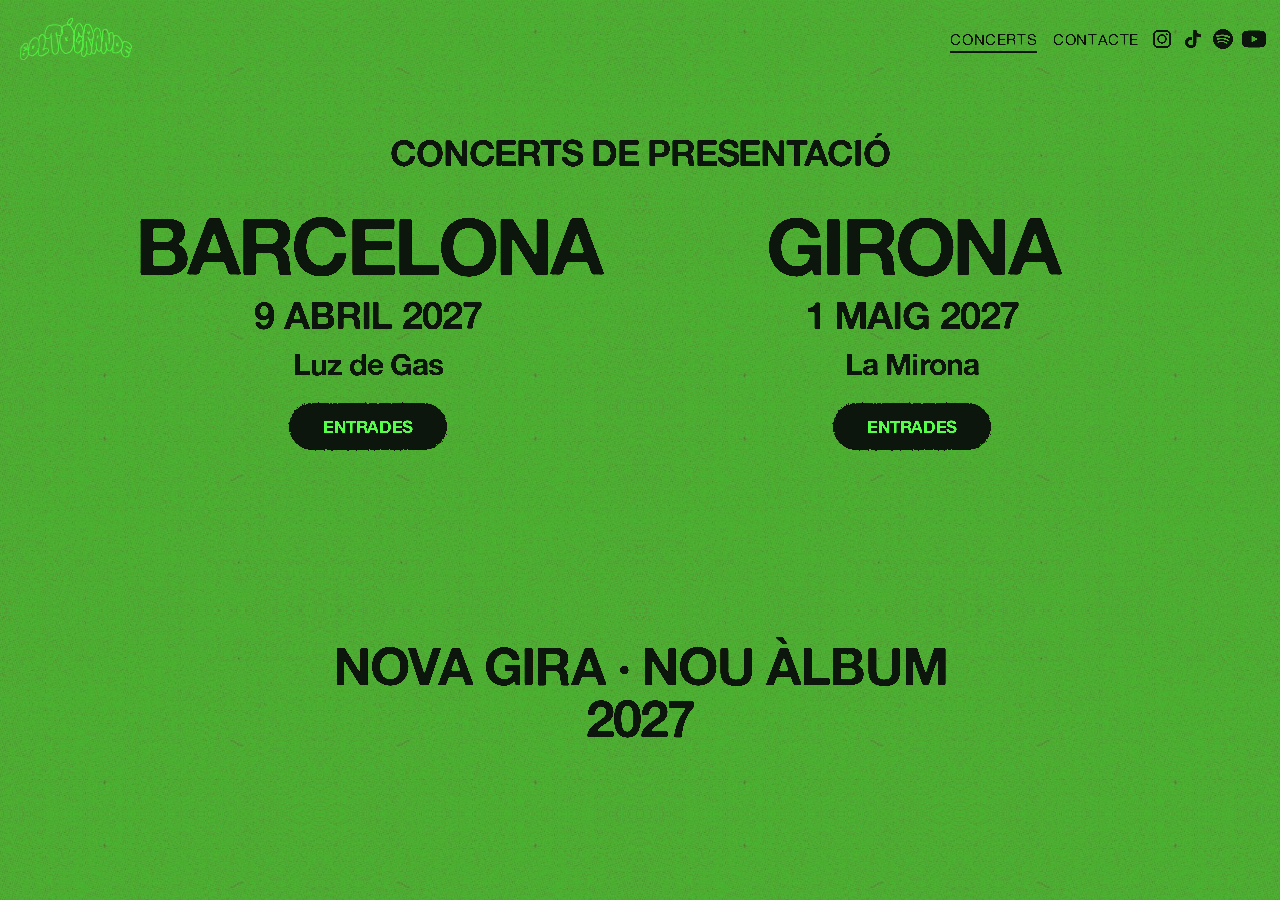
==== commit 67454143: "Icona de Spotify a la capçalera de Concerts Co-Authored-By: Claude Sonnet 5.5 <noreply@anthropic.com" ====
--- a/concerts.html
+++ b/concerts.html
@@ -21,7 +21,7 @@
 <title>BOLTÓGRANDE · CONCERTS DE PRESENTACIÓ</title>
 <script>document.documentElement.classList.add("js")</script>
 <script src="gate.js"></script>
-<link rel="stylesheet" href="style.css">
+<link rel="stylesheet" href="style.css?v=20261127b">
 </head>
 <body class="gated">
 <svg width="0" height="0" style="position:absolute" aria-hidden="true"><filter id="logo-neon" color-interpolation-filters="sRGB"><feColorMatrix type="matrix" values="0 0 0 0 0.329  0 0 0 0 1  0 0 0 0 0.278  0 0 0 1 0"/></filter>
@@ -36,6 +36,7 @@
     <span class="social">
       <a href="https://www.instagram.com/guillembolto" target="_blank" rel="noopener" aria-label="Instagram @guillembolto"><svg viewBox="0 0 24 24" width="22" height="22" fill="none" stroke="currentColor" stroke-width="2" stroke-linecap="round" stroke-linejoin="round" aria-hidden="true"><rect x="3" y="3" width="18" height="18" rx="5"/><circle cx="12" cy="12" r="4.2"/><circle cx="17.3" cy="6.7" r="1" fill="currentColor" stroke="none"/></svg></a>
       <a href="https://www.tiktok.com/@boltogrande" target="_blank" rel="noopener" aria-label="TikTok @boltogrande"><svg viewBox="-2.4 -2.4 28.8 28.8" width="22" height="22" fill="currentColor" aria-hidden="true"><path d="M12.525.02c1.31-.02 2.61-.01 3.91-.02.08 1.53.63 3.09 1.75 4.17 1.12 1.11 2.7 1.62 4.24 1.79v4.03c-1.44-.05-2.89-.35-4.2-.97-.57-.26-1.1-.59-1.62-.93-.01 2.92.01 5.84-.02 8.75-.08 1.4-.54 2.79-1.35 3.94-1.31 1.92-3.58 3.17-5.91 3.21-1.43.08-2.86-.31-4.08-1.03-2.02-1.19-3.44-3.37-3.65-5.71-.02-.5-.03-1-.01-1.49.18-1.9 1.12-3.72 2.58-4.96 1.66-1.44 3.98-2.13 6.15-1.72.02 1.48-.04 2.96-.04 4.44-.99-.32-2.15-.23-3.02.37-.63.41-1.11 1.04-1.36 1.75-.21.51-.15 1.07-.14 1.61.24 1.64 1.82 3.02 3.5 2.87 1.12-.01 2.19-.66 2.77-1.61.19-.33.4-.67.41-1.06.1-1.79.06-3.57.07-5.36.01-4.03-.01-8.05.02-12.07z"/></svg></a>
+      <a href="https://open.spotify.com/intl-es/artist/1Gcdt2fkyyrmWMcDH8enlg?si=CQF3X2OqSka1_3l4EPuw2Q" target="_blank" rel="noopener" aria-label="Spotify BOLTÓGRANDE"><svg viewBox="0 0 24 24" width="20" height="20" fill="currentColor" aria-hidden="true"><path d="M12 0C5.4 0 0 5.4 0 12s5.4 12 12 12 12-5.4 12-12S18.66 0 12 0zm5.521 17.34c-.24.359-.66.48-1.021.24-2.82-1.74-6.36-2.101-10.561-1.141-.418.122-.779-.179-.899-.539-.12-.421.18-.78.54-.9 4.56-1.021 8.52-.6 11.64 1.32.42.18.479.659.301 1.02zm1.44-3.3c-.301.42-.841.6-1.262.3-3.239-1.98-8.159-2.58-11.939-1.38-.479.12-1.02-.12-1.14-.6-.12-.48.12-1.021.6-1.141C9.6 9.9 15 10.561 18.72 12.84c.361.181.54.78.241 1.2zm.12-3.36C15.24 8.4 8.82 8.16 5.16 9.301c-.6.179-1.2-.181-1.38-.721-.18-.601.18-1.2.72-1.381 4.26-1.26 11.28-1.02 15.721 1.621.539.3.719 1.02.419 1.56-.299.421-1.02.599-1.559.3z"/></svg></a>
       <a href="https://www.youtube.com/@BOLT%C3%93GRANDE" target="_blank" rel="noopener" aria-label="YouTube BOLTÓGRANDE"><svg viewBox="0 0 24 24" width="24" height="24" fill="currentColor" fill-rule="evenodd" aria-hidden="true"><path d="M23.498 6.186a3.016 3.016 0 0 0-2.122-2.136C19.505 3.545 12 3.545 12 3.545s-7.505 0-9.377.505A3.017 3.017 0 0 0 .502 6.186C0 8.07 0 12 0 12s0 3.93.502 5.814a3.016 3.016 0 0 0 2.122 2.136c1.871.505 9.376.505 9.376.505s7.505 0 9.377-.505a3.015 3.015 0 0 0 2.122-2.136C24 15.93 24 12 24 12s0-3.93-.502-5.814zM9.545 15.568V8.432L15.818 12l-6.273 3.568z"/></svg></a>
     </span>
     <button class="menu-toggle" id="menu-toggle" type="button" aria-label="Obre el menú" aria-expanded="false" aria-controls="menu">
--- a/style.css
+++ b/style.css
@@ -308,3 +308,11 @@
 .presave { position: relative; isolation: isolate; }
 .presave::before { content: ""; position: absolute; inset: 0; z-index: -1; border-radius: 999px; background: var(--ink); filter: url(#ink-btn); transition: background-color .2s ease, box-shadow .2s ease; }
 .presave:hover::before, .presave:focus-visible::before { background: transparent; box-shadow: inset 0 0 0 2px var(--ink); }
+
+/* Anunci final: centrat, en dues línies */
+.announce, body.gated .announce { align-self: center; text-align: center; left: auto; position: static; font-size: clamp(18px, 5.6vw, 52px); line-height: 1; white-space: nowrap; }
+@media (min-width: 740px) { .announce, body.gated .announce { position: static; left: auto; } }
+
+/* Concerts: anunci final ben separat dels dos concerts */
+body.gated .announce { margin-top: 120px; }
+@media (min-width: 740px) { body.gated .announce { margin-top: 150px; } }
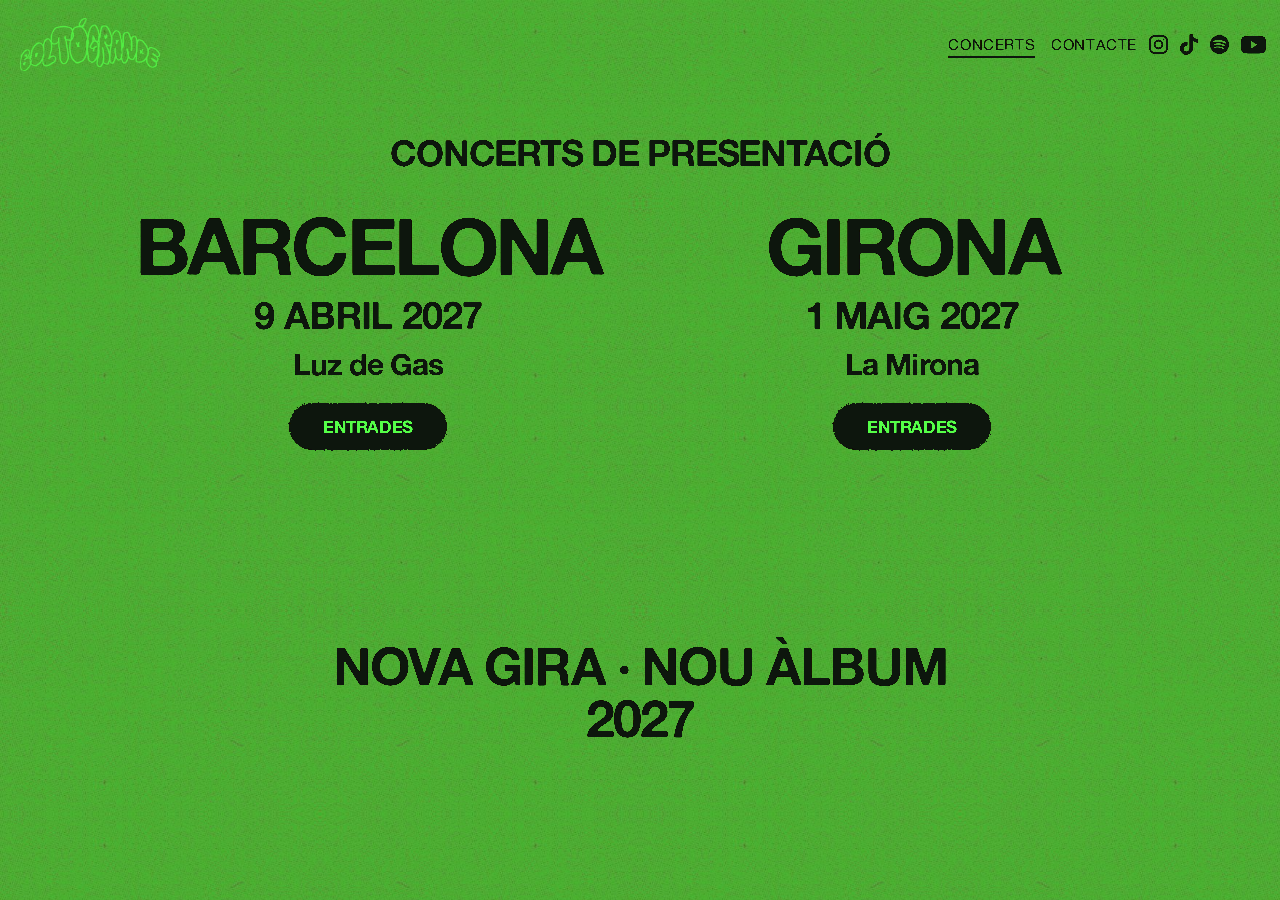
==== commit d06e3018: "Icones socials a la capçalera de Concerts (mateixa mida i distància) Co-Authored-By: Claude Sonnet 5" ====
--- a/concerts.html
+++ b/concerts.html
@@ -34,10 +34,10 @@
       <a href="contacte.html">Contacte</a>
     </nav>
     <span class="social">
-      <a href="https://www.instagram.com/guillembolto" target="_blank" rel="noopener" aria-label="Instagram @guillembolto"><svg viewBox="0 0 24 24" width="22" height="22" fill="none" stroke="currentColor" stroke-width="2" stroke-linecap="round" stroke-linejoin="round" aria-hidden="true"><rect x="3" y="3" width="18" height="18" rx="5"/><circle cx="12" cy="12" r="4.2"/><circle cx="17.3" cy="6.7" r="1" fill="currentColor" stroke="none"/></svg></a>
-      <a href="https://www.tiktok.com/@boltogrande" target="_blank" rel="noopener" aria-label="TikTok @boltogrande"><svg viewBox="-2.4 -2.4 28.8 28.8" width="22" height="22" fill="currentColor" aria-hidden="true"><path d="M12.525.02c1.31-.02 2.61-.01 3.91-.02.08 1.53.63 3.09 1.75 4.17 1.12 1.11 2.7 1.62 4.24 1.79v4.03c-1.44-.05-2.89-.35-4.2-.97-.57-.26-1.1-.59-1.62-.93-.01 2.92.01 5.84-.02 8.75-.08 1.4-.54 2.79-1.35 3.94-1.31 1.92-3.58 3.17-5.91 3.21-1.43.08-2.86-.31-4.08-1.03-2.02-1.19-3.44-3.37-3.65-5.71-.02-.5-.03-1-.01-1.49.18-1.9 1.12-3.72 2.58-4.96 1.66-1.44 3.98-2.13 6.15-1.72.02 1.48-.04 2.96-.04 4.44-.99-.32-2.15-.23-3.02.37-.63.41-1.11 1.04-1.36 1.75-.21.51-.15 1.07-.14 1.61.24 1.64 1.82 3.02 3.5 2.87 1.12-.01 2.19-.66 2.77-1.61.19-.33.4-.67.41-1.06.1-1.79.06-3.57.07-5.36.01-4.03-.01-8.05.02-12.07z"/></svg></a>
-      <a href="https://open.spotify.com/intl-es/artist/1Gcdt2fkyyrmWMcDH8enlg?si=CQF3X2OqSka1_3l4EPuw2Q" target="_blank" rel="noopener" aria-label="Spotify BOLTÓGRANDE"><svg viewBox="0 0 24 24" width="20" height="20" fill="currentColor" aria-hidden="true"><path d="M12 0C5.4 0 0 5.4 0 12s5.4 12 12 12 12-5.4 12-12S18.66 0 12 0zm5.521 17.34c-.24.359-.66.48-1.021.24-2.82-1.74-6.36-2.101-10.561-1.141-.418.122-.779-.179-.899-.539-.12-.421.18-.78.54-.9 4.56-1.021 8.52-.6 11.64 1.32.42.18.479.659.301 1.02zm1.44-3.3c-.301.42-.841.6-1.262.3-3.239-1.98-8.159-2.58-11.939-1.38-.479.12-1.02-.12-1.14-.6-.12-.48.12-1.021.6-1.141C9.6 9.9 15 10.561 18.72 12.84c.361.181.54.78.241 1.2zm.12-3.36C15.24 8.4 8.82 8.16 5.16 9.301c-.6.179-1.2-.181-1.38-.721-.18-.601.18-1.2.72-1.381 4.26-1.26 11.28-1.02 15.721 1.621.539.3.719 1.02.419 1.56-.299.421-1.02.599-1.559.3z"/></svg></a>
-      <a href="https://www.youtube.com/@BOLT%C3%93GRANDE" target="_blank" rel="noopener" aria-label="YouTube BOLTÓGRANDE"><svg viewBox="0 0 24 24" width="24" height="24" fill="currentColor" fill-rule="evenodd" aria-hidden="true"><path d="M23.498 6.186a3.016 3.016 0 0 0-2.122-2.136C19.505 3.545 12 3.545 12 3.545s-7.505 0-9.377.505A3.017 3.017 0 0 0 .502 6.186C0 8.07 0 12 0 12s0 3.93.502 5.814a3.016 3.016 0 0 0 2.122 2.136c1.871.505 9.376.505 9.376.505s7.505 0 9.377-.505a3.015 3.015 0 0 0 2.122-2.136C24 15.93 24 12 24 12s0-3.93-.502-5.814zM9.545 15.568V8.432L15.818 12l-6.273 3.568z"/></svg></a>
+      <a href="https://www.instagram.com/guillembolto" target="_blank" rel="noopener" aria-label="Instagram @guillembolto"><svg viewBox="2 2 20 20" preserveAspectRatio="xMidYMid meet" fill="none" stroke="currentColor" stroke-width="2" stroke-linecap="round" stroke-linejoin="round" aria-hidden="true"><rect x="3" y="3" width="18" height="18" rx="5"/><circle cx="12" cy="12" r="4.2"/><circle cx="17.3" cy="6.7" r="1" fill="currentColor" stroke="none"/></svg></a>
+      <a href="https://www.tiktok.com/@boltogrande" target="_blank" rel="noopener" aria-label="TikTok @boltogrande"><svg viewBox="1.574 0 20.851 24" preserveAspectRatio="xMidYMid meet" fill="currentColor" aria-hidden="true"><path d="M12.525.02c1.31-.02 2.61-.01 3.91-.02.08 1.53.63 3.09 1.75 4.17 1.12 1.11 2.7 1.62 4.24 1.79v4.03c-1.44-.05-2.89-.35-4.2-.97-.57-.26-1.1-.59-1.62-.93-.01 2.92.01 5.84-.02 8.75-.08 1.4-.54 2.79-1.35 3.94-1.31 1.92-3.58 3.17-5.91 3.21-1.43.08-2.86-.31-4.08-1.03-2.02-1.19-3.44-3.37-3.65-5.71-.02-.5-.03-1-.01-1.49.18-1.9 1.12-3.72 2.58-4.96 1.66-1.44 3.98-2.13 6.15-1.72.02 1.48-.04 2.96-.04 4.44-.99-.32-2.15-.23-3.02.37-.63.41-1.11 1.04-1.36 1.75-.21.51-.15 1.07-.14 1.61.24 1.64 1.82 3.02 3.5 2.87 1.12-.01 2.19-.66 2.77-1.61.19-.33.4-.67.41-1.06.1-1.79.06-3.57.07-5.36.01-4.03-.01-8.05.02-12.07z"/></svg></a>
+      <a href="https://open.spotify.com/intl-es/artist/1Gcdt2fkyyrmWMcDH8enlg?si=CQF3X2OqSka1_3l4EPuw2Q" target="_blank" rel="noopener" aria-label="Spotify BOLTÓGRANDE"><svg viewBox="0 0 24 24" preserveAspectRatio="xMidYMid meet" fill="currentColor" aria-hidden="true"><path d="M12 0C5.4 0 0 5.4 0 12s5.4 12 12 12 12-5.4 12-12S18.66 0 12 0zm5.521 17.34c-.24.359-.66.48-1.021.24-2.82-1.74-6.36-2.101-10.561-1.141-.418.122-.779-.179-.899-.539-.12-.421.18-.78.54-.9 4.56-1.021 8.52-.6 11.64 1.32.42.18.479.659.301 1.02zm1.44-3.3c-.301.42-.841.6-1.262.3-3.239-1.98-8.159-2.58-11.939-1.38-.479.12-1.02-.12-1.14-.6-.12-.48.12-1.021.6-1.141C9.6 9.9 15 10.561 18.72 12.84c.361.181.54.78.241 1.2zm.12-3.36C15.24 8.4 8.82 8.16 5.16 9.301c-.6.179-1.2-.181-1.38-.721-.18-.601.18-1.2.72-1.381 4.26-1.26 11.28-1.02 15.721 1.621.539.3.719 1.02.419 1.56-.299.421-1.02.599-1.559.3z"/></svg></a>
+      <a href="https://www.youtube.com/@BOLT%C3%93GRANDE" target="_blank" rel="noopener" aria-label="YouTube BOLTÓGRANDE"><svg viewBox="0 3.545 24 16.91" preserveAspectRatio="xMidYMid meet" fill="currentColor" fill-rule="evenodd" aria-hidden="true"><path d="M23.498 6.186a3.016 3.016 0 0 0-2.122-2.136C19.505 3.545 12 3.545 12 3.545s-7.505 0-9.377.505A3.017 3.017 0 0 0 .502 6.186C0 8.07 0 12 0 12s0 3.93.502 5.814a3.016 3.016 0 0 0 2.122 2.136c1.871.505 9.376.505 9.376.505s7.505 0 9.377-.505a3.015 3.015 0 0 0 2.122-2.136C24 15.93 24 12 24 12s0-3.93-.502-5.814zM9.545 15.568V8.432L15.818 12l-6.273 3.568z"/></svg></a>
     </span>
     <button class="menu-toggle" id="menu-toggle" type="button" aria-label="Obre el menú" aria-expanded="false" aria-controls="menu">
       <svg viewBox="0 0 24 24" width="24" height="24" fill="none" stroke="currentColor" stroke-width="2" stroke-linecap="round" aria-hidden="true"><path class="l1" d="M4 7h16"/><path class="l2" d="M4 12h16"/><path class="l3" d="M4 17h16"/></svg>
--- a/style.css
+++ b/style.css
@@ -316,3 +316,25 @@
 /* Concerts: anunci final ben separat dels dos concerts */
 body.gated .announce { margin-top: 120px; }
 @media (min-width: 740px) { body.gated .announce { margin-top: 150px; } }
+/* Logo de la capçalera una mica més gran */
+.site-header .home img { width: 140px; }
+@media (max-width: 600px) { .site-header .home img { width: 90px; } }
+
+/* Icones socials: mateixa mida visual i mateixa distància (capçalera i Contacte) */
+.site-header .social { gap: 12px; margin-left: 0; }
+.site-header .social a { padding: 6px 0; }
+.site-header .social svg, .social-row svg { display: block; height: auto; overflow: visible; }
+.site-header .social a[aria-label^="Instagram"] svg, .site-header .social a[aria-label^="Spotify"] svg { width: 19px; height: 19px; }
+.site-header .social a[aria-label^="TikTok"] svg { width: 18px; height: 21px; }
+.site-header .social a[aria-label^="YouTube"] svg { width: 25px; height: 17.6px; }
+@media (max-width: 600px) {
+  .site-header .social { gap: 9px; margin-left: 0; margin-right: -7px; }
+  .site-header .social a[aria-label^="Instagram"] svg, .site-header .social a[aria-label^="Spotify"] svg { width: 16px; height: 16px; }
+  .site-header .social a[aria-label^="TikTok"] svg { width: 15px; height: 17.5px; }
+  .site-header .social a[aria-label^="YouTube"] svg { width: 21px; height: 14.8px; }
+}
+.contact-list .social-row { gap: 30px; align-items: center; }
+.contact-list .social-row a { display: flex; align-items: center; justify-content: center; padding: 8px; }
+.social-row a[aria-label^="Instagram"] svg, .social-row a[aria-label^="Spotify"] svg { width: 29px; height: 29px; }
+.social-row a[aria-label^="TikTok"] svg { width: 27px; height: 31px; }
+.social-row a[aria-label^="YouTube"] svg { width: 38px; height: 26.7px; }
